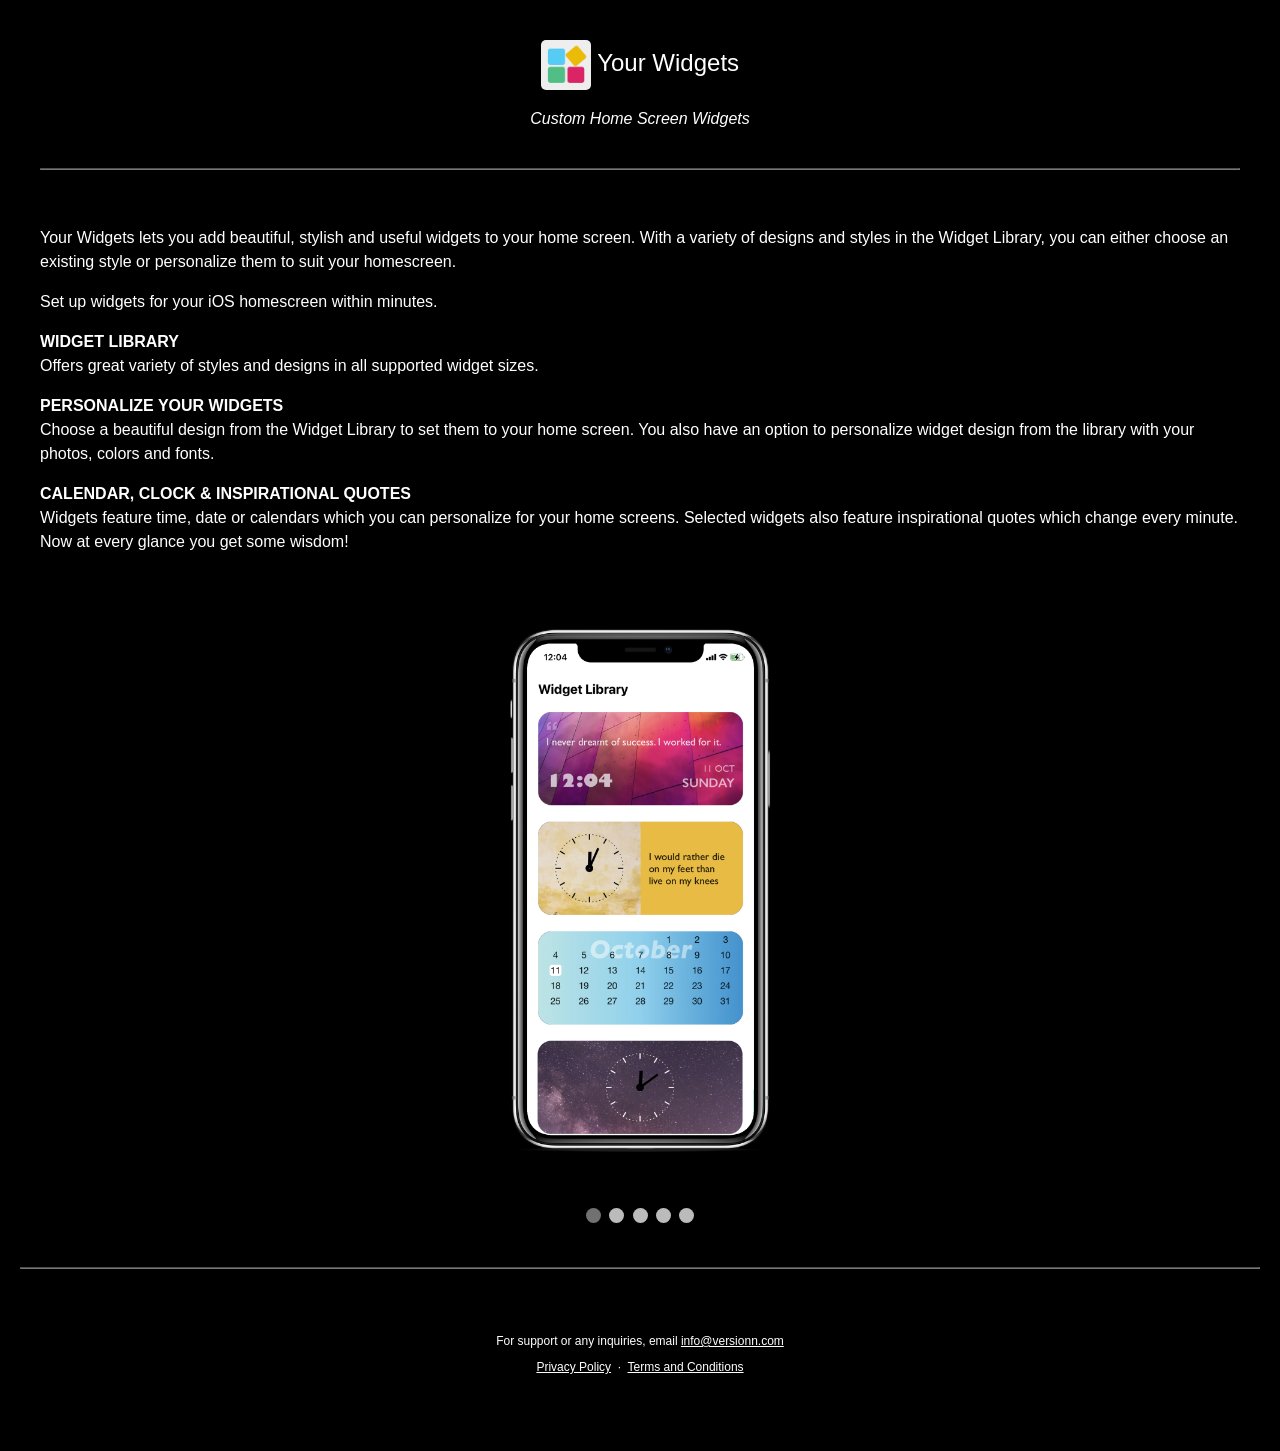
==== yourwidgets/index.html @ 4eacd128 "Add Your Widgets support, privacy and terms pages" ====
<!DOCTYPE html>
<html>
<head>
	<meta charset="utf-8">
	<meta name="viewport" content="width=device-width, initial-scale=1">
	<title>Your Widgets</title>

	<style type="text/css">
			* {box-sizing: border-box}
			body {font-family: Arial, Helvetica, sans-serif; margin:0}
			.mySlides {display: none}
			img {vertical-align: middle;}

			/* Slideshow container */
			.slideshow-container {
			  max-width: 1000px;
			  position: relative;
			  margin: auto;
			}

			/* Next & previous buttons */
			.prev, .next {
			  cursor: pointer;
			  position: absolute;
			  top: 50%;
			  width: auto;
			  padding: 16px;
			  margin-top: -22px;
			  color: white;
			  font-weight: bold;
			  font-size: 18px;
			  transition: 0.6s ease;
			  border-radius: 0 3px 3px 0;
			  user-select: none;
			}

			/* Position the "next button" to the right */
			.next {
			  right: 0;
			  border-radius: 3px 0 0 3px;
			}

			/* On hover, add a black background color with a little bit see-through */
			.prev:hover, .next:hover {
			  background-color: rgba(0,0,0,0.8);
			}

			/* Caption text */
			.text {
			  color: #f2f2f2;
			  font-size: 15px;
			  padding: 8px 12px;
			  position: absolute;
			  bottom: 8px;
			  width: 100%;
			  text-align: center;
			}

			/* Number text (1/3 etc) */
			.numbertext {
			  color: #f2f2f2;
			  font-size: 12px;
			  padding: 8px 12px;
			  position: absolute;
			  top: 0;
			}

			/* The dots/bullets/indicators */
			.dot {
			  cursor: pointer;
			  height: 15px;
			  width: 15px;
			  margin: 0 2px;
			  background-color: #bbb;
			  border-radius: 50%;
			  display: inline-block;
			  transition: background-color 0.6s ease;
			}

			.active, .dot:hover {
			  background-color: #717171;
			}

			/* Fading animation */
			.fade {
			  -webkit-animation-name: fade;
			  -webkit-animation-duration: 1.5s;
			  animation-name: fade;
			  animation-duration: 1.5s;
			}

			@-webkit-keyframes fade {
			  from {opacity: .4} 
			  to {opacity: 1}
			}

			@keyframes fade {
			  from {opacity: .4} 
			  to {opacity: 1}
			}

			/* On smaller screens, decrease text size */
			@media only screen and (max-width: 300px) {
			  .prev, .next,.text {font-size: 11px}
			}
	</style>
</head>
<body style="background: black;padding: 20px;">

<div style="text-align: center;color: white;font-size: 24px;padding: 20px;">
	<img src="img/appstore.png" style="width: 50px;border-radius: 5px;">
	Your Widgets
	<br>
	<div style="font-size: 16px;margin-top: 20px;"><i>Custom Home Screen Widgets</i></div>
</div>


<hr style="height: 0.5px;margin: 20px;color: #fefefe;opacity: 0.5;">

<div style="color: white;padding: 20px;font-size: 16px;line-height: 1.5;"><p>Your Widgets lets you add beautiful, stylish and useful widgets to your home screen. With a variety of designs and styles in the Widget Library, you can either choose an existing style or personalize them to suit your homescreen.</p>

<p>Set up widgets for your iOS homescreen within minutes.</p>

<p><b>WIDGET LIBRARY</b><br>
Offers great variety of styles and designs in all supported widget sizes.</p>

<p><b>PERSONALIZE YOUR WIDGETS</b><br>
Choose a beautiful design from the Widget Library to set them to your home screen. You also have an option to personalize widget design from the library with your photos, colors and fonts.</p>

<p><b>CALENDAR, CLOCK & INSPIRATIONAL QUOTES</b><br>
Widgets feature time, date or calendars which you can personalize for your home screens. Selected widgets also feature inspirational quotes which change every minute. Now at every glance you get some wisdom!</p>
</div>

<div class="slideshow-container" style="text-align: center;">

<div class="mySlides fade">
  <img src="img/YourWidget4.png" style="width:60%">
</div>

<div class="mySlides fade">
  <img src="img/YourWidget2.png" style="width:60%">
</div>

<div class="mySlides fade">
  <img src="img/YourWidget3.png" style="width:60%">
</div>

<div class="mySlides fade">
  <img src="img/YourWidget1.png" style="width:60%">
</div>

<div class="mySlides fade">
  <img src="img/YourWidget5.png" style="width:60%">
</div>

<!-- <a class="prev" onclick="plusSlides(-1)">&#10094;</a>
<a class="next" onclick="plusSlides(1)">&#10095;</a> -->

</div>


<br>

<div style="text-align:center;">
  <span class="dot" onclick="currentSlide(1)"></span> 
  <span class="dot" onclick="currentSlide(2)"></span> 
  <span class="dot" onclick="currentSlide(3)"></span> 
  <span class="dot" onclick="currentSlide(4)"></span> 
  <span class="dot" onclick="currentSlide(5)"></span> 
</div>

<hr style="height: 0.5px;margin-top: 40px;color: #fefefe;opacity: 0.5;">

<div style="color: white;font-size: 12px;padding: 5vh 20px;text-align: center;"><p>For support or any inquiries, email <a href="mailto:info@versionn.com" style="color:white;">info@versionn.com</a></p>
<p><a href="privacy/" style="color:white;">Privacy Policy</a> &nbsp;·&nbsp; <a href="tos/" style="color:white;">Terms and Conditions</a></p>

</div>

<script>
var slideIndex = 1;
showSlides(slideIndex);

function plusSlides(n) {
  showSlides(slideIndex += n);
}

function currentSlide(n) {
  showSlides(slideIndex = n);
}

function showSlides(n) {
  var i;
  var slides = document.getElementsByClassName("mySlides");
  var dots = document.getElementsByClassName("dot");
  if (n > slides.length) {slideIndex = 1}    
  if (n < 1) {slideIndex = slides.length}
  for (i = 0; i < slides.length; i++) {
      slides[i].style.display = "none";  
  }
  for (i = 0; i < dots.length; i++) {
      dots[i].className = dots[i].className.replace(" active", "");
  }
  slides[slideIndex-1].style.display = "block";  
  dots[slideIndex-1].className += " active";
}
</script>
</body>
</html>
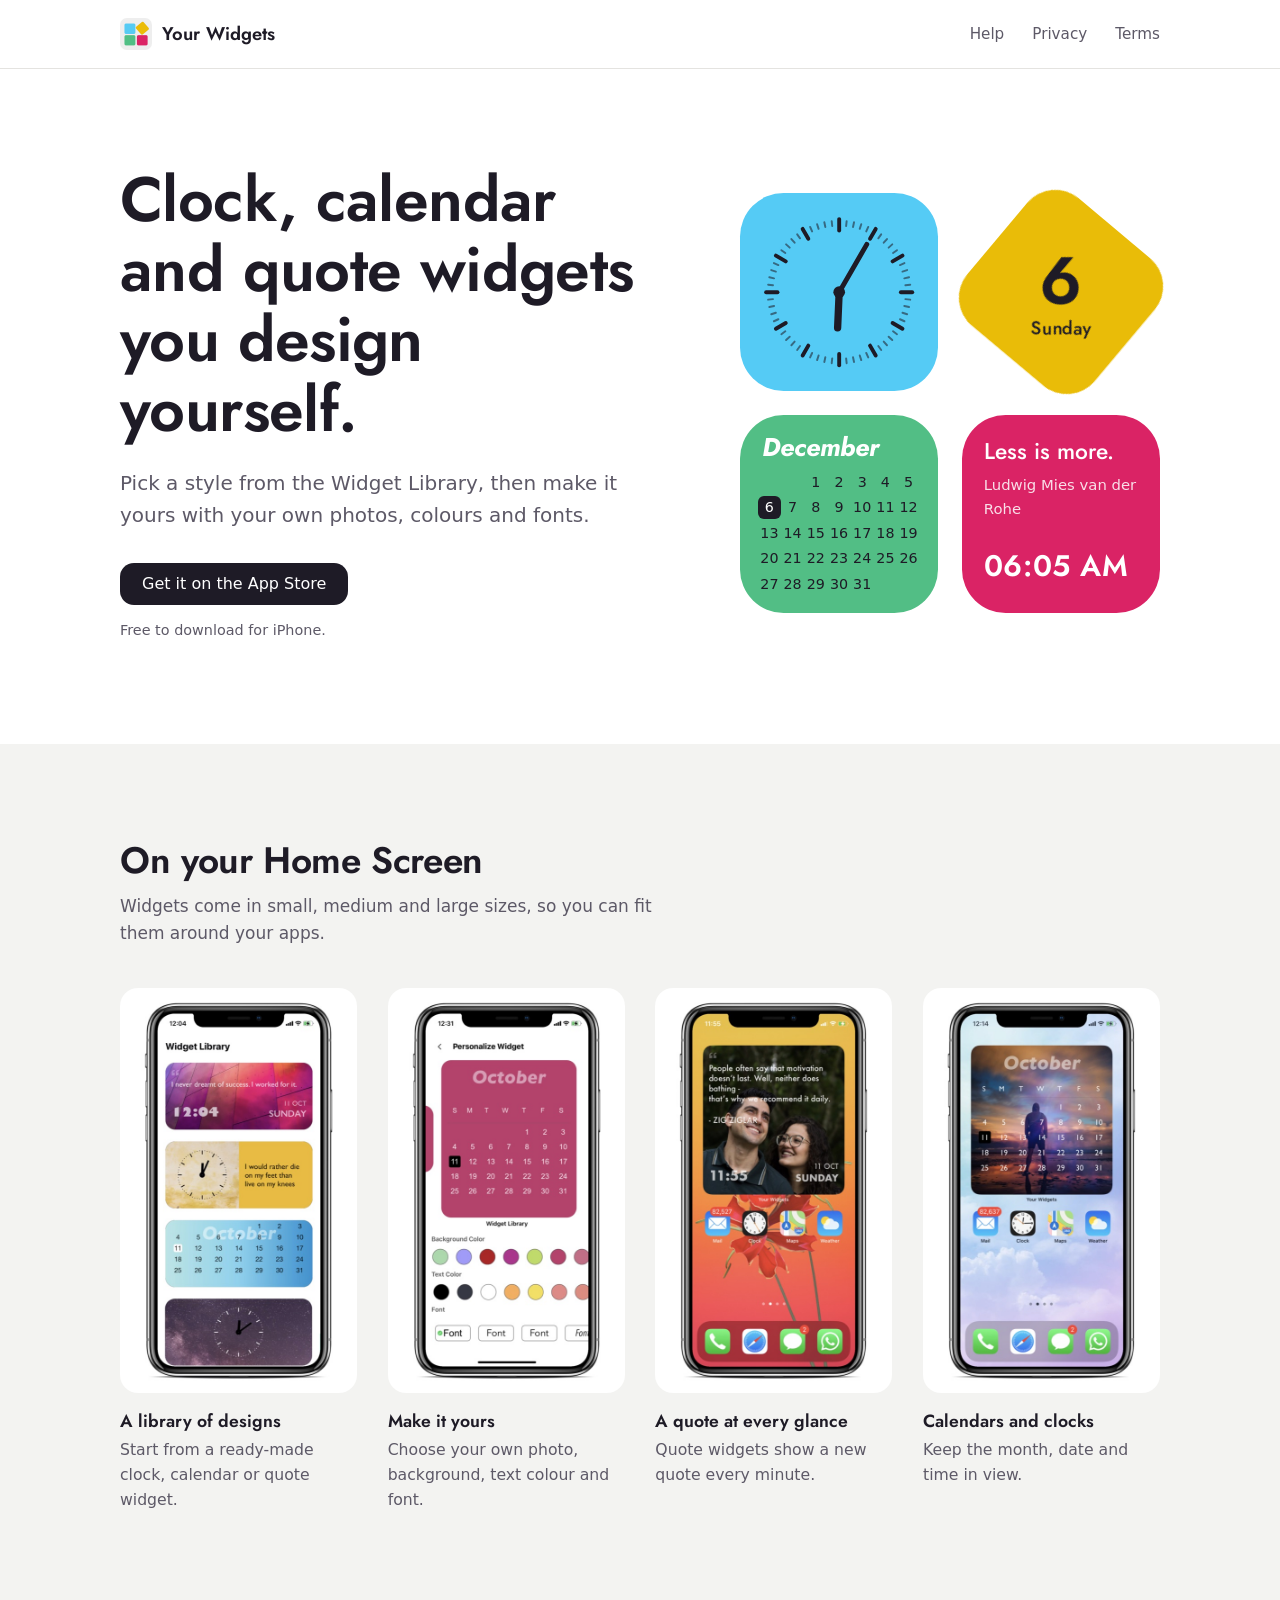
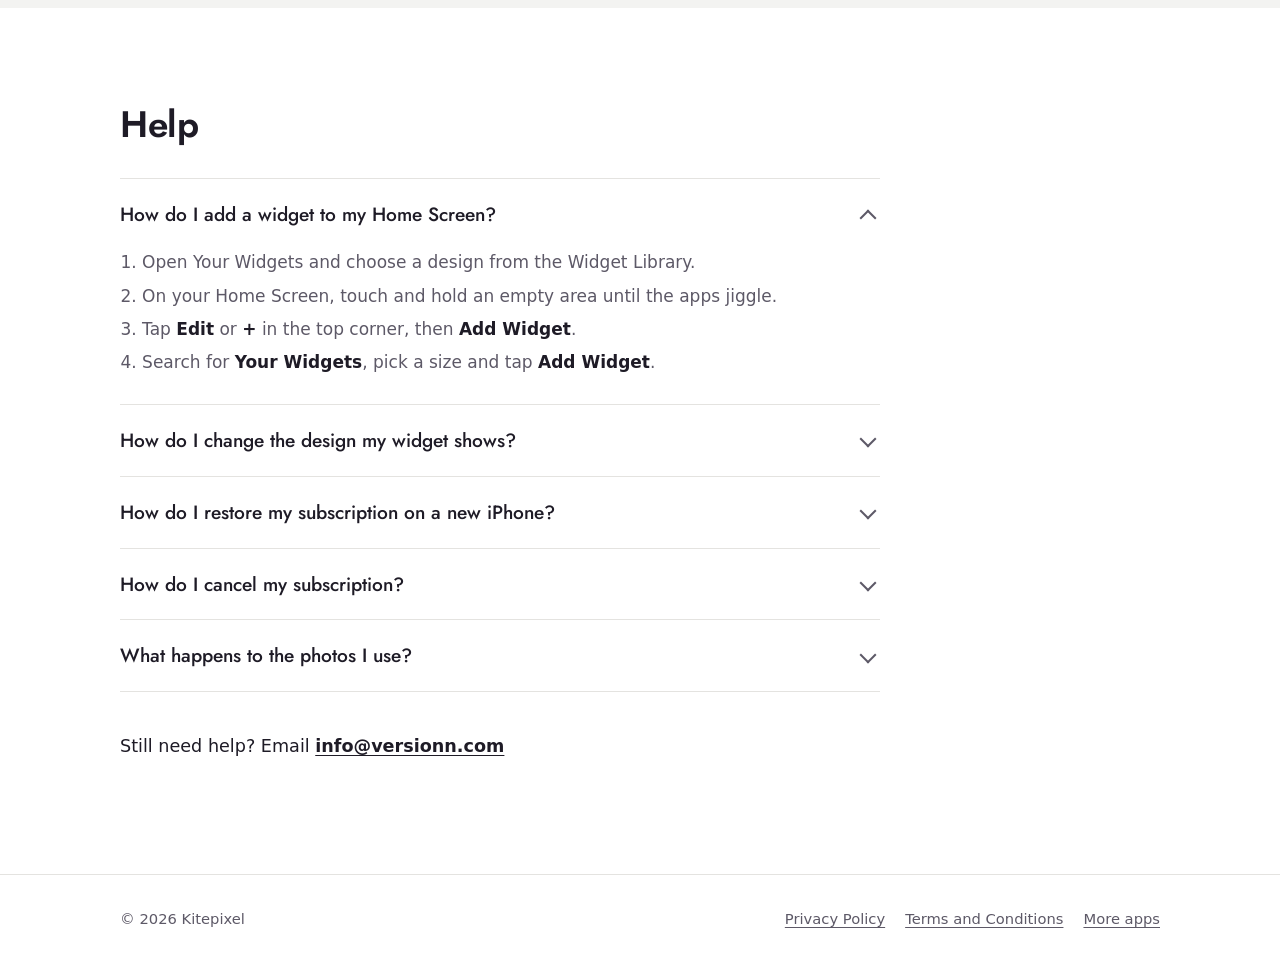
==== commit 8ea225d8: "Redesign site: live widget hero, help section, typeset legal pages" ====
--- a/yourwidgets/index.html
+++ b/yourwidgets/index.html
@@ -1,208 +1,181 @@
 <!DOCTYPE html>
-<html>
+<html lang="en">
 <head>
-	<meta charset="utf-8">
-	<meta name="viewport" content="width=device-width, initial-scale=1">
-	<title>Your Widgets</title>
+  <meta charset="utf-8">
+  <meta name="viewport" content="width=device-width, initial-scale=1">
+  <title>Your Widgets – Clock, calendar and quote widgets for iPhone</title>
+  <meta name="description" content="Your Widgets lets you design clock, calendar and quote widgets for your iPhone Home Screen with your own photos, colours and fonts. Help, support and contact.">
+  <link rel="icon" href="img/icon.png">
+  <link rel="apple-touch-icon" href="img/icon.png">
+  <link rel="preconnect" href="https://fonts.googleapis.com">
+  <link rel="preconnect" href="https://fonts.gstatic.com" crossorigin>
+  <link href="https://fonts.googleapis.com/css2?family=Jost:ital,wght@0,400;0,500;0,600;0,700;1,700&display=swap" rel="stylesheet">
+  <link rel="stylesheet" href="../assets/site.css">
+</head>
+<body>
 
-	<style type="text/css">
-			* {box-sizing: border-box}
-			body {font-family: Arial, Helvetica, sans-serif; margin:0}
-			.mySlides {display: none}
-			img {vertical-align: middle;}
+<header class="site-header">
+  <div class="wrap">
+    <a class="brand" href="./"><img src="img/icon.png" alt="">Your Widgets</a>
+    <nav class="site-nav" aria-label="Main">
+      <a href="#help">Help</a>
+      <a href="privacy/">Privacy</a>
+      <a class="optional" href="tos/">Terms</a>
+    </nav>
+  </div>
+</header>
 
-			/* Slideshow container */
-			.slideshow-container {
-			  max-width: 1000px;
-			  position: relative;
-			  margin: auto;
-			}
+<main>
+  <section class="hero">
+    <div class="wrap">
+      <div>
+        <h1>Clock, calendar and quote widgets you design yourself.</h1>
+        <p class="lede">Pick a style from the Widget Library, then make it yours with your own photos, colours and fonts.</p>
+        <a class="store-button" href="https://apps.apple.com/app/id1535019258">Get it on the App Store</a>
+        <p class="fineprint">Free to download for iPhone.</p>
+      </div>
 
-			/* Next & previous buttons */
-			.prev, .next {
-			  cursor: pointer;
-			  position: absolute;
-			  top: 50%;
-			  width: auto;
-			  padding: 16px;
-			  margin-top: -22px;
-			  color: white;
-			  font-weight: bold;
-			  font-size: 18px;
-			  transition: 0.6s ease;
-			  border-radius: 0 3px 3px 0;
-			  user-select: none;
-			}
+      <div class="tiles" role="img" aria-label="Four example widgets: a clock, today's date, this month's calendar and a quote">
+        <div class="tile tile-clock" aria-hidden="true">
+          <svg viewBox="0 0 100 100" id="clock">
+            <g id="ticks"></g>
+            <line class="hand hour" x1="50" y1="50" x2="50" y2="28" id="hour"/>
+            <line class="hand minute" x1="50" y1="50" x2="50" y2="16" id="minute"/>
+            <circle cx="50" cy="50" r="3.6" fill="currentColor"/>
+          </svg>
+        </div>
+        <div class="tile tile-date" aria-hidden="true">
+          <div class="upright"><span class="day-num" id="dayNum">16</span><span class="day-name" id="dayName">Monday</span></div>
+        </div>
+        <div class="tile tile-calendar" aria-hidden="true">
+          <div class="month" id="monthName">November</div>
+          <div class="days" id="days"></div>
+        </div>
+        <div class="tile tile-quote" aria-hidden="true">
+          <div>
+            <blockquote id="quote">Wisdom begins in wonder.</blockquote>
+            <span class="author" id="author">Socrates</span>
+          </div>
+          <div class="time" id="time">12:00</div>
+        </div>
+      </div>
+    </div>
+  </section>
 
-			/* Position the "next button" to the right */
-			.next {
-			  right: 0;
-			  border-radius: 3px 0 0 3px;
-			}
+  <section class="section alt">
+    <div class="wrap">
+      <h2>On your Home Screen</h2>
+      <p class="intro">Widgets come in small, medium and large sizes, so you can fit them around your apps.</p>
+      <ul class="screens">
+        <li><figure><img src="img/screen-4.jpg" alt="The Widget Library in the app, showing quote, clock and calendar designs" width="526" height="900" loading="lazy"><figcaption><strong>A library of designs</strong><span>Start from a ready-made clock, calendar or quote widget.</span></figcaption></figure></li>
+        <li><figure><img src="img/screen-5.jpg" alt="Personalizing a calendar widget with background colour, text colour and font" width="526" height="900" loading="lazy"><figcaption><strong>Make it yours</strong><span>Choose your own photo, background, text colour and font.</span></figcaption></figure></li>
+        <li><figure><img src="img/screen-2.jpg" alt="A quote widget with a personal photo on an iPhone Home Screen" width="526" height="900" loading="lazy"><figcaption><strong>A quote at every glance</strong><span>Quote widgets show a new quote every minute.</span></figcaption></figure></li>
+        <li><figure><img src="img/screen-1.jpg" alt="A calendar widget with a photo background on an iPhone Home Screen" width="526" height="900" loading="lazy"><figcaption><strong>Calendars and clocks</strong><span>Keep the month, date and time in view.</span></figcaption></figure></li>
+      </ul>
+    </div>
+  </section>
 
-			/* On hover, add a black background color with a little bit see-through */
-			.prev:hover, .next:hover {
-			  background-color: rgba(0,0,0,0.8);
-			}
+  <section class="section" id="help">
+    <div class="wrap help">
+      <h2>Help</h2>
+      <div class="faq">
+        <details open>
+          <summary>How do I add a widget to my Home Screen?</summary>
+          <div class="answer">
+            <ol>
+              <li>Open Your Widgets and choose a design from the Widget Library.</li>
+              <li>On your Home Screen, touch and hold an empty area until the apps jiggle.</li>
+              <li>Tap <strong>Edit</strong> or <strong>+</strong> in the top corner, then <strong>Add Widget</strong>.</li>
+              <li>Search for <strong>Your Widgets</strong>, pick a size and tap <strong>Add Widget</strong>.</li>
+            </ol>
+          </div>
+        </details>
+        <details>
+          <summary>How do I change the design my widget shows?</summary>
+          <div class="answer"><p>Open the app, choose a different design in the Widget Library or personalize one, and save it. The widget on your Home Screen updates to show your latest choice.</p></div>
+        </details>
+        <details>
+          <summary>How do I restore my subscription on a new iPhone?</summary>
+          <div class="answer"><p>Make sure you're signed in with the same Apple Account you subscribed with. Then open the app, go to the subscription screen and tap <strong>Restore</strong>.</p></div>
+        </details>
+        <details>
+          <summary>How do I cancel my subscription?</summary>
+          <div class="answer"><p>Subscriptions are managed by Apple. On your iPhone, open <strong>Settings</strong>, tap your name, then <strong>Subscriptions</strong>, and choose Your Widgets. Cancel at least 24 hours before your renewal date to avoid the next charge.</p></div>
+        </details>
+        <details>
+          <summary>What happens to the photos I use?</summary>
+          <div class="answer"><p>Photos you add to a widget are stored on your iPhone and aren't uploaded or shared. Read the <a href="privacy/">privacy policy</a> for details.</p></div>
+        </details>
+      </div>
+      <p class="contact">Still need help? Email <a href="mailto:info@versionn.com">info@versionn.com</a></p>
+    </div>
+  </section>
+</main>
 
-			/* Caption text */
-			.text {
-			  color: #f2f2f2;
-			  font-size: 15px;
-			  padding: 8px 12px;
-			  position: absolute;
-			  bottom: 8px;
-			  width: 100%;
-			  text-align: center;
-			}
-
-			/* Number text (1/3 etc) */
-			.numbertext {
-			  color: #f2f2f2;
-			  font-size: 12px;
-			  padding: 8px 12px;
-			  position: absolute;
-			  top: 0;
-			}
-
-			/* The dots/bullets/indicators */
-			.dot {
-			  cursor: pointer;
-			  height: 15px;
-			  width: 15px;
-			  margin: 0 2px;
-			  background-color: #bbb;
-			  border-radius: 50%;
-			  display: inline-block;
-			  transition: background-color 0.6s ease;
-			}
-
-			.active, .dot:hover {
-			  background-color: #717171;
-			}
-
-			/* Fading animation */
-			.fade {
-			  -webkit-animation-name: fade;
-			  -webkit-animation-duration: 1.5s;
-			  animation-name: fade;
-			  animation-duration: 1.5s;
-			}
-
-			@-webkit-keyframes fade {
-			  from {opacity: .4} 
-			  to {opacity: 1}
-			}
-
-			@keyframes fade {
-			  from {opacity: .4} 
-			  to {opacity: 1}
-			}
-
-			/* On smaller screens, decrease text size */
-			@media only screen and (max-width: 300px) {
-			  .prev, .next,.text {font-size: 11px}
-			}
-	</style>
-</head>
-<body style="background: black;padding: 20px;">
-
-<div style="text-align: center;color: white;font-size: 24px;padding: 20px;">
-	<img src="img/appstore.png" style="width: 50px;border-radius: 5px;">
-	Your Widgets
-	<br>
-	<div style="font-size: 16px;margin-top: 20px;"><i>Custom Home Screen Widgets</i></div>
-</div>
-
-
-<hr style="height: 0.5px;margin: 20px;color: #fefefe;opacity: 0.5;">
-
-<div style="color: white;padding: 20px;font-size: 16px;line-height: 1.5;"><p>Your Widgets lets you add beautiful, stylish and useful widgets to your home screen. With a variety of designs and styles in the Widget Library, you can either choose an existing style or personalize them to suit your homescreen.</p>
-
-<p>Set up widgets for your iOS homescreen within minutes.</p>
-
-<p><b>WIDGET LIBRARY</b><br>
-Offers great variety of styles and designs in all supported widget sizes.</p>
-
-<p><b>PERSONALIZE YOUR WIDGETS</b><br>
-Choose a beautiful design from the Widget Library to set them to your home screen. You also have an option to personalize widget design from the library with your photos, colors and fonts.</p>
-
-<p><b>CALENDAR, CLOCK & INSPIRATIONAL QUOTES</b><br>
-Widgets feature time, date or calendars which you can personalize for your home screens. Selected widgets also feature inspirational quotes which change every minute. Now at every glance you get some wisdom!</p>
-</div>
-
-<div class="slideshow-container" style="text-align: center;">
-
-<div class="mySlides fade">
-  <img src="img/YourWidget4.png" style="width:60%">
-</div>
-
-<div class="mySlides fade">
-  <img src="img/YourWidget2.png" style="width:60%">
-</div>
-
-<div class="mySlides fade">
-  <img src="img/YourWidget3.png" style="width:60%">
-</div>
-
-<div class="mySlides fade">
-  <img src="img/YourWidget1.png" style="width:60%">
-</div>
-
-<div class="mySlides fade">
-  <img src="img/YourWidget5.png" style="width:60%">
-</div>
-
-<!-- <a class="prev" onclick="plusSlides(-1)">&#10094;</a>
-<a class="next" onclick="plusSlides(1)">&#10095;</a> -->
-
-</div>
-
-
-<br>
-
-<div style="text-align:center;">
-  <span class="dot" onclick="currentSlide(1)"></span> 
-  <span class="dot" onclick="currentSlide(2)"></span> 
-  <span class="dot" onclick="currentSlide(3)"></span> 
-  <span class="dot" onclick="currentSlide(4)"></span> 
-  <span class="dot" onclick="currentSlide(5)"></span> 
-</div>
-
-<hr style="height: 0.5px;margin-top: 40px;color: #fefefe;opacity: 0.5;">
-
-<div style="color: white;font-size: 12px;padding: 5vh 20px;text-align: center;"><p>For support or any inquiries, email <a href="mailto:info@versionn.com" style="color:white;">info@versionn.com</a></p>
-<p><a href="privacy/" style="color:white;">Privacy Policy</a> &nbsp;·&nbsp; <a href="tos/" style="color:white;">Terms and Conditions</a></p>
-
-</div>
+<footer class="site-footer">
+  <div class="wrap">
+    <span>© <span id="year">2026</span> Kitepixel</span>
+    <nav aria-label="Footer">
+      <a href="privacy/">Privacy Policy</a>
+      <a href="tos/">Terms and Conditions</a>
+      <a href="../">More apps</a>
+    </nav>
+  </div>
+</footer>
 
 <script>
-var slideIndex = 1;
-showSlides(slideIndex);
+(function () {
+  var ns = "http://www.w3.org/2000/svg";
+  var ticks = document.getElementById("ticks");
+  for (var i = 0; i < 60; i++) {
+    var major = i % 5 === 0;
+    var l = document.createElementNS(ns, "line");
+    l.setAttribute("x1", 50); l.setAttribute("x2", 50);
+    l.setAttribute("y1", major ? 5 : 6); l.setAttribute("y2", major ? 12 : 9);
+    l.setAttribute("class", major ? "tick" : "tick minor");
+    l.setAttribute("transform", "rotate(" + i * 6 + " 50 50)");
+    ticks.appendChild(l);
+  }
 
-function plusSlides(n) {
-  showSlides(slideIndex += n);
-}
+  // A few short quotes from the app's own collection; one per minute, like the widget.
+  var quotes = [
+    ["Wisdom begins in wonder.", "Socrates"],
+    ["Be a voice, not an echo.", "Josh Billings"],
+    ["If there is no wind, row.", "Latin proverb"],
+    ["My life is my message.", "Mahatma Gandhi"],
+    ["Count your blessings.", "Og Mandino"],
+    ["Less is more.", "Ludwig Mies van der Rohe"]
+  ];
 
-function currentSlide(n) {
-  showSlides(slideIndex = n);
-}
+  var built = "";
+  function render() {
+    var now = new Date();
+    var h = now.getHours(), m = now.getMinutes();
+    document.getElementById("hour").setAttribute("transform", "rotate(" + ((h % 12) * 30 + m * 0.5) + " 50 50)");
+    document.getElementById("minute").setAttribute("transform", "rotate(" + m * 6 + " 50 50)");
+    document.getElementById("time").textContent = now.toLocaleTimeString([], { hour: "2-digit", minute: "2-digit" });
+    document.getElementById("dayNum").textContent = now.getDate();
+    document.getElementById("dayName").textContent = now.toLocaleDateString([], { weekday: "long" });
+    var q = quotes[(now.getHours() * 60 + m) % quotes.length];
+    document.getElementById("quote").textContent = q[0];
+    document.getElementById("author").textContent = q[1];
+    document.getElementById("year").textContent = now.getFullYear();
 
-function showSlides(n) {
-  var i;
-  var slides = document.getElementsByClassName("mySlides");
-  var dots = document.getElementsByClassName("dot");
-  if (n > slides.length) {slideIndex = 1}    
-  if (n < 1) {slideIndex = slides.length}
-  for (i = 0; i < slides.length; i++) {
-      slides[i].style.display = "none";  
+    var key = now.getFullYear() + "-" + now.getMonth() + "-" + now.getDate();
+    if (key !== built) {
+      built = key;
+      document.getElementById("monthName").textContent = now.toLocaleDateString([], { month: "long" });
+      var first = new Date(now.getFullYear(), now.getMonth(), 1).getDay();
+      var count = new Date(now.getFullYear(), now.getMonth() + 1, 0).getDate();
+      var html = "";
+      for (var b = 0; b < first; b++) html += "<span></span>";
+      for (var d = 1; d <= count; d++) html += '<span' + (d === now.getDate() ? ' class="today"' : '') + '>' + d + '</span>';
+      document.getElementById("days").innerHTML = html;
+    }
   }
-  for (i = 0; i < dots.length; i++) {
-      dots[i].className = dots[i].className.replace(" active", "");
-  }
-  slides[slideIndex-1].style.display = "block";  
-  dots[slideIndex-1].className += " active";
-}
+  render();
+  setTimeout(function () { render(); setInterval(render, 60000); }, (60 - new Date().getSeconds()) * 1000);
+})();
 </script>
 </body>
 </html>
--- a/assets/site.css
+++ b/assets/site.css
@@ -0,0 +1,238 @@
+/* Kitepixel — shared styles
+   Palette comes from the Your Widgets icon: four rounded tiles, one tilted like a kite. */
+
+:root {
+  --sky: #55cbf5;
+  --saffron: #e9bc08;
+  --jade: #52be85;
+  --raspberry: #da2365;
+  --ink: #1e1b26;
+  --muted: #5d5967;
+  --paper: #ffffff;
+  --mist: #f3f3f1;
+  --line: #e4e3e0;
+  --tile-ink: #1e1b26;
+
+  --display: "Jost", "Futura", "Avenir Next", system-ui, sans-serif;
+  --text: -apple-system, BlinkMacSystemFont, "Segoe UI", system-ui, sans-serif;
+
+  --measure: 66ch;
+  --page: 1120px;
+  --gutter: clamp(16px, 4vw, 40px);
+}
+
+@media (prefers-color-scheme: dark) {
+  :root {
+    --ink: #f1f0f4;
+    --muted: #a9a6b2;
+    --paper: #17151d;
+    --mist: #201e27;
+    --line: #2e2b36;
+  }
+}
+
+* { box-sizing: border-box; }
+
+html { -webkit-text-size-adjust: 100%; }
+
+body {
+  margin: 0;
+  background: var(--paper);
+  color: var(--ink);
+  font: 400 1.0625rem/1.6 var(--text);
+  -webkit-font-smoothing: antialiased;
+}
+
+img { max-width: 100%; height: auto; display: block; }
+
+a { color: inherit; text-underline-offset: 0.18em; text-decoration-thickness: 1px; }
+a:hover { text-decoration-thickness: 2px; }
+
+:focus-visible { outline: 3px solid var(--sky); outline-offset: 3px; border-radius: 6px; }
+
+h1, h2, h3 { font-family: var(--display); font-weight: 600; line-height: 1.12; margin: 0; letter-spacing: -0.01em; }
+
+.wrap { max-width: var(--page); margin: 0 auto; padding: 0 var(--gutter); }
+
+/* ---------- Header ---------- */
+
+.site-header { border-bottom: 1px solid var(--line); }
+.site-header .wrap { display: flex; align-items: center; justify-content: space-between; gap: 16px; min-height: 68px; }
+
+.brand { display: inline-flex; align-items: center; gap: 10px; text-decoration: none; font-family: var(--display); font-weight: 600; font-size: 1.15rem; }
+.brand img { width: 32px; height: 32px; border-radius: 22%; }
+
+.site-nav { display: flex; gap: clamp(14px, 3vw, 28px); font-size: 0.95rem; }
+.site-nav a { text-decoration: none; color: var(--muted); }
+.site-nav a:hover, .site-nav a[aria-current="page"] { color: var(--ink); }
+
+/* ---------- Hero ---------- */
+
+.hero { padding: clamp(40px, 8vw, 96px) 0 clamp(48px, 8vw, 104px); }
+.hero .wrap { display: grid; grid-template-columns: 1fr auto; gap: clamp(40px, 6vw, 88px); align-items: center; }
+
+.hero h1 { font-size: clamp(2.4rem, 5.2vw, 3.9rem); font-weight: 600; max-width: 14ch; }
+.hero p.lede { font-size: clamp(1.1rem, 1.6vw, 1.25rem); color: var(--muted); max-width: 40ch; margin: 22px 0 32px; }
+
+.store-button {
+  display: inline-flex; align-items: center; gap: 10px;
+  background: var(--ink); color: var(--paper);
+  padding: 13px 22px; border-radius: 14px;
+  font: 500 1rem/1 var(--text); text-decoration: none;
+}
+.store-button svg { width: 18px; height: 18px; fill: currentColor; }
+.store-button:hover { opacity: 0.88; }
+.hero .fineprint { margin: 14px 0 0; font-size: 0.9rem; color: var(--muted); }
+
+/* The icon, brought to life: a 2×2 grid of live widget tiles.
+   --t is one tile's side; --u is 1% of it, so everything inside scales with the tile. */
+
+.tiles {
+  --gap: clamp(14px, 2.4vw, 24px);
+  --t: calc((min(420px, 100vw - 2 * var(--gutter)) - var(--gap)) / 2);
+  --u: calc(var(--t) / 100);
+  display: grid;
+  grid-template-columns: var(--t) var(--t);
+  grid-auto-rows: var(--t);
+  gap: var(--gap);
+  justify-content: center;
+}
+.tile {
+  border-radius: 22%;
+  color: var(--tile-ink);
+  position: relative;
+  overflow: hidden;
+  font-family: var(--display);
+}
+
+.tile-clock { background: var(--sky); display: grid; place-items: center; }
+.tile-clock svg { width: 82%; height: 82%; color: var(--tile-ink); }
+.tile-clock .tick { stroke: currentColor; stroke-width: 2.4; stroke-linecap: round; }
+.tile-clock .tick.minor { stroke-width: 1.2; opacity: 0.55; }
+.tile-clock .hand { stroke: currentColor; stroke-linecap: round; }
+.tile-clock .hour { stroke-width: 4.5; }
+.tile-clock .minute { stroke-width: 3; }
+
+.tile-date {
+  background: var(--saffron);
+  overflow: visible;
+  transform: rotate(40deg) scale(0.84);
+  display: grid; place-items: center;
+  animation: kite 1.1s cubic-bezier(.2,.8,.2,1) both 0.25s;
+}
+.tile-date .upright { transform: rotate(-40deg); text-align: center; line-height: 1; }
+.tile-date .day-num { display: block; font-size: calc(var(--u) * 40); font-weight: 600; }
+.tile-date .day-name { display: block; font-size: calc(var(--u) * 11); font-weight: 500; margin-top: calc(var(--u) * 3); }
+
+@keyframes kite {
+  from { transform: rotate(0deg) scale(1); }
+  to   { transform: rotate(40deg) scale(0.84); }
+}
+
+.tile-calendar { background: var(--jade); padding: calc(var(--u) * 10) calc(var(--u) * 9) calc(var(--u) * 9); display: flex; flex-direction: column; }
+.tile-calendar .month {
+  font-size: calc(var(--u) * 13); font-weight: 700; font-style: italic; color: #fff;
+  line-height: 1; margin: 0 0 calc(var(--u) * 5) calc(var(--u) * 2);
+}
+.tile-calendar .days {
+  flex: 1;
+  display: grid; grid-template-columns: repeat(7, 1fr); align-content: space-between;
+  font-family: var(--text); font-size: calc(var(--u) * 7.2); text-align: center; line-height: 1.6;
+}
+.tile-calendar .days span.today { background: var(--tile-ink); color: #fff; border-radius: calc(var(--u) * 3); }
+
+.tile-quote { background: var(--raspberry); color: #fff; padding: calc(var(--u) * 12) calc(var(--u) * 11); display: flex; flex-direction: column; justify-content: space-between; }
+.tile-quote blockquote { margin: 0; font-size: calc(var(--u) * 11.5); font-weight: 500; line-height: 1.18; }
+.tile-quote .author { font-size: calc(var(--u) * 7.5); opacity: 0.85; margin-top: calc(var(--u) * 4); display: block; font-family: var(--text); }
+.tile-quote .time { font-size: calc(var(--u) * 15); font-weight: 600; letter-spacing: 0.02em; }
+
+/* ---------- Sections ---------- */
+
+.section { padding: clamp(56px, 8vw, 96px) 0; }
+.section.alt { background: var(--mist); }
+.section h2 { font-size: clamp(1.75rem, 3vw, 2.3rem); }
+.section .intro { color: var(--muted); max-width: 52ch; margin: 12px 0 0; }
+
+.screens {
+  list-style: none; margin: 40px 0 0; padding: 0;
+  display: grid; grid-template-columns: repeat(4, 1fr); gap: clamp(16px, 2.4vw, 32px);
+}
+.screens img { border-radius: 18px; background: #fff; }
+.screens figcaption { margin-top: 14px; font-size: 0.98rem; }
+.screens figcaption strong { display: block; font-family: var(--display); font-weight: 600; font-size: 1.1rem; margin-bottom: 2px; }
+.screens figcaption span { color: var(--muted); }
+.screens figure { margin: 0; }
+
+/* Help */
+
+.help > * { max-width: 760px; }
+.faq { margin-top: 32px; border-top: 1px solid var(--line); }
+.faq details { border-bottom: 1px solid var(--line); }
+.faq summary {
+  cursor: pointer; list-style: none;
+  padding: 20px 40px 20px 0; position: relative;
+  font-family: var(--display); font-weight: 500; font-size: 1.2rem;
+}
+.faq summary::-webkit-details-marker { display: none; }
+.faq summary::after {
+  content: ""; position: absolute; right: 6px; top: 50%;
+  width: 10px; height: 10px; margin-top: -7px;
+  border-right: 2px solid var(--muted); border-bottom: 2px solid var(--muted);
+  transform: rotate(45deg); transition: transform 0.2s ease;
+}
+.faq details[open] summary::after { transform: rotate(-135deg); margin-top: -2px; }
+.faq .answer { padding: 0 0 22px; color: var(--muted); max-width: var(--measure); }
+.faq .answer p { margin: 0 0 10px; }
+.faq .answer ol { margin: 0; padding-left: 1.3em; }
+.faq .answer li { margin-bottom: 6px; }
+.faq .answer strong { color: var(--ink); font-weight: 600; }
+
+.contact { margin-top: 40px; font-size: 1.1rem; }
+.contact a { font-weight: 600; }
+
+/* ---------- Legal pages ---------- */
+
+.doc { padding: clamp(40px, 7vw, 80px) 0 clamp(56px, 8vw, 96px); }
+.doc article { max-width: var(--measure); }
+.doc h1 { font-size: clamp(2rem, 4.4vw, 3rem); }
+.doc .updated { color: var(--muted); margin: 12px 0 36px; font-size: 0.95rem; }
+.doc h2 { font-size: 1.35rem; margin: 40px 0 10px; }
+.doc p { margin: 0 0 16px; line-height: 1.7; }
+
+/* ---------- Footer ---------- */
+
+.site-footer { border-top: 1px solid var(--line); padding: 32px 0 40px; font-size: 0.92rem; color: var(--muted); }
+.site-footer .wrap { display: flex; flex-wrap: wrap; justify-content: space-between; gap: 12px 24px; }
+.site-footer nav { display: flex; gap: 20px; }
+
+/* ---------- Studio home ---------- */
+
+.studio { padding: clamp(56px, 10vw, 128px) 0 clamp(48px, 8vw, 96px); }
+.studio h1 { font-size: clamp(2.6rem, 6vw, 4.4rem); display: flex; align-items: center; gap: 0.35em; }
+.kite { width: 0.62em; height: 0.62em; background: var(--saffron); border-radius: 22%; transform: rotate(40deg); flex: none; }
+.studio .lede { font-size: 1.25rem; color: var(--muted); max-width: 36ch; margin: 18px 0 0; }
+
+.apps { list-style: none; padding: 0; margin: 40px 0 0; border-top: 1px solid var(--line); }
+.apps li { display: grid; grid-template-columns: 64px 1fr; gap: 20px; align-items: center; padding: 24px 0; border-bottom: 1px solid var(--line); }
+.apps img { width: 64px; height: 64px; border-radius: 22%; }
+.apps h2 { font-size: 1.35rem; }
+.apps p { margin: 4px 0 8px; color: var(--muted); }
+.apps .links { display: flex; flex-wrap: wrap; gap: 6px 18px; font-size: 0.95rem; }
+
+/* ---------- Responsive ---------- */
+
+@media (max-width: 900px) {
+  .hero .wrap { grid-template-columns: 1fr; }
+  .screens { grid-template-columns: repeat(2, 1fr); }
+}
+
+@media (max-width: 520px) {
+  .site-nav a.optional { display: none; }
+  .screens { display: flex; overflow-x: auto; scroll-snap-type: x mandatory; scroll-padding-inline: var(--gutter); margin-inline: calc(var(--gutter) * -1); padding: 0 var(--gutter) 8px; }
+  .screens li { flex: 0 0 72%; scroll-snap-align: start; }
+}
+
+@media (prefers-reduced-motion: reduce) {
+  .tile-date { animation: none; }
+  .faq summary::after { transition: none; }
+}
